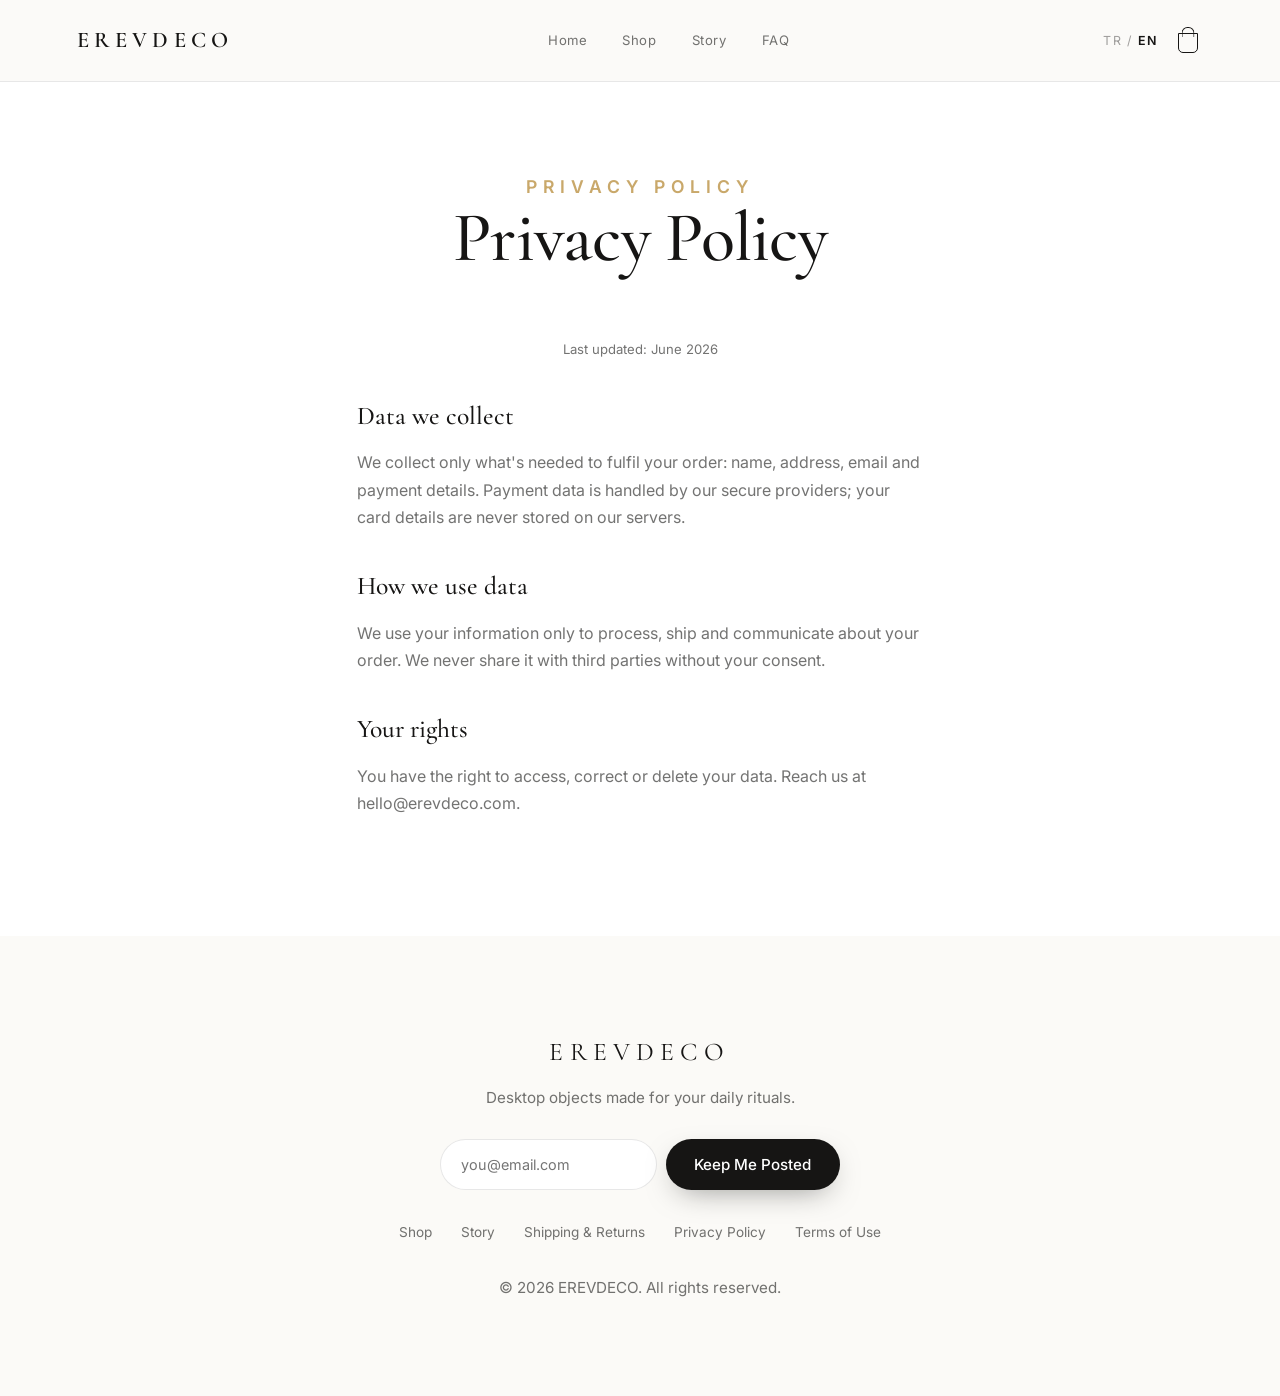
==== gizlilik.html @ f519fbd9 "Expand into full boutique storefront: cart, product, checkout, PWA - Working localStorage cart + sli" ====
<!DOCTYPE html>
<html lang="tr">
<head>
  <meta charset="UTF-8" />
  <meta name="viewport" content="width=device-width, initial-scale=1.0, viewport-fit=cover" />
  <meta name="theme-color" content="#FFFFFF" />
  <title>Gizlilik Politikası — EREVDECO</title>
  <link rel="manifest" href="manifest.webmanifest" />
  <link rel="icon" href="favicon.svg" type="image/svg+xml" />
  <link rel="preconnect" href="https://fonts.googleapis.com" />
  <link rel="preconnect" href="https://fonts.gstatic.com" crossorigin />
  <link href="https://fonts.googleapis.com/css2?family=Cormorant+Garamond:ital,wght@0,400;0,500;0,600;1,400&family=Inter:wght@300;400;500;600&display=swap" rel="stylesheet" />
  <link rel="stylesheet" href="css/style.css" />
</head>
<body data-chrome="1">
  <header class="subhead">
    <p class="kicker" data-i18n="legal.priv.title">Gizlilik Politikası</p>
    <h1 data-i18n="legal.priv.title">Gizlilik Politikası</h1>
  </header>
  <article class="legal">
    <p class="legal__updated" data-i18n="legal.updated">Son güncelleme: Haziran 2026</p>
    <h2 data-i18n="legal.priv.h1">.</h2><p data-i18n="legal.priv.b1">.</p>
    <h2 data-i18n="legal.priv.h2">.</h2><p data-i18n="legal.priv.b2">.</p>
    <h2 data-i18n="legal.priv.h3">.</h2><p data-i18n="legal.priv.b3">.</p>
  </article>
  <script src="js/i18n.js"></script>
  <script src="js/chrome.js"></script>
  <script src="js/cart.js"></script>
  <script src="js/main.js"></script>
</body>
</html>
---- css/style.css ----
/* =====================================================================
   EREVDECO — bespoke luxury design system (patent-drawing visual language)
   ===================================================================== */

:root{
  --white:#FFFFFF;
  --paper:#FBFAF7;          /* kırık beyaz */
  --marble:#F4F1EC;
  --neutral:#E9E4DD;
  --char:#161514;           /* antrasit */
  --gold:#C9A86A;
  --gold-soft:#E2CFA6;
  --ink-60:rgba(22,21,20,.6);
  --ink-40:rgba(22,21,20,.4);
  --line:rgba(22,21,20,.1);

  /* live marble theme (Calacatta default) */
  --m1:#fcfaf7; --m2:#efe9e0; --m3:#ddd3c6; --vein:#9a8e79;

  --serif:"Cormorant Garamond",Georgia,serif;
  --sans:"Inter",-apple-system,BlinkMacSystemFont,"Segoe UI",sans-serif;
  --ease:cubic-bezier(.16,1,.3,1);
  --maxw:1280px;
  --pad:clamp(20px,6vw,100px);
}

*{box-sizing:border-box;margin:0;padding:0}
html{scroll-behavior:smooth;-webkit-text-size-adjust:100%}
body{
  font-family:var(--sans);color:var(--char);background:var(--white);
  line-height:1.6;overflow-x:hidden;-webkit-font-smoothing:antialiased;text-rendering:optimizeLegibility;
}
svg{display:block}
.defs{position:absolute;pointer-events:none}
a{color:inherit;text-decoration:none}
::selection{background:var(--gold-soft);color:var(--char)}

/* ---- type helpers ---- */
.display{font-family:var(--serif);font-weight:500;font-size:clamp(2.1rem,5.2vw,4.2rem);line-height:1.05;letter-spacing:-.01em}
.kicker{font-size:.7rem;letter-spacing:.34em;font-weight:600;color:var(--gold);text-transform:uppercase;margin-bottom:1.1rem}
.stars{color:var(--gold);letter-spacing:.12em;font-size:.95rem}

/* ---- buttons ---- */
.btn{display:inline-flex;align-items:center;justify-content:center;gap:.5em;font-family:var(--sans);
  font-weight:500;font-size:.95rem;border-radius:100px;padding:1.05em 2.1em;cursor:pointer;
  border:1px solid transparent;position:relative;overflow:hidden;
  transition:transform .5s var(--ease),background .4s var(--ease),color .4s var(--ease),box-shadow .5s var(--ease)}
.btn--solid{background:var(--char);color:var(--white);box-shadow:0 10px 30px -12px rgba(22,21,20,.5)}
.btn--solid:hover{transform:translateY(-2px);box-shadow:0 18px 44px -14px rgba(22,21,20,.6)}
/* light sweep on hover */
.btn--solid::after{content:"";position:absolute;top:0;left:-60%;width:40%;height:100%;
  background:linear-gradient(100deg,transparent,rgba(255,255,255,.35),transparent);transform:skewX(-18deg);
  transition:left .7s var(--ease)}
.btn--solid:hover::after{left:130%}
.btn--ghost{border-color:var(--line);background:transparent;color:var(--char);padding:.7em 1.4em;font-size:.85rem}
.btn--ghost:hover{background:var(--char);color:var(--white);border-color:var(--char)}
.btn--text{background:transparent;color:var(--char);padding:1.05em .4em}
.btn--text:hover{color:var(--gold)}
.btn--xl{font-size:1.05rem;padding:1.25em 2.8em}

/* ---- scroll progress + cursor light ---- */
.scroll-progress{position:fixed;top:0;left:0;right:0;height:2px;background:linear-gradient(90deg,var(--gold),var(--gold-soft));transform:scaleX(0);transform-origin:left;z-index:200}
.cursor-light{position:fixed;top:0;left:0;width:520px;height:520px;border-radius:50%;pointer-events:none;z-index:1;
  background:radial-gradient(circle,rgba(201,168,106,.13),rgba(201,168,106,0) 60%);
  transform:translate(-50%,-50%);opacity:0;transition:opacity .6s var(--ease);mix-blend-mode:multiply;will-change:left,top}
@media (pointer:fine){.cursor-light.is-on{opacity:1}}

/* ---- nav ---- */
.nav{position:fixed;top:0;left:0;right:0;z-index:100;display:flex;align-items:center;justify-content:space-between;
  padding:1.4rem var(--pad);transition:background .5s var(--ease),padding .5s var(--ease),box-shadow .5s var(--ease)}
.nav.is-scrolled{background:rgba(251,250,247,.82);backdrop-filter:saturate(160%) blur(18px);-webkit-backdrop-filter:saturate(160%) blur(18px);padding:.9rem var(--pad);box-shadow:0 1px 0 var(--line)}
.nav__brand{font-family:var(--serif);font-size:1.4rem;font-weight:600;letter-spacing:.24em}
.nav__links{display:flex;gap:2.2rem}
.nav__links a{font-size:.82rem;letter-spacing:.04em;color:var(--ink-60);position:relative;transition:color .3s}
.nav__links a:hover{color:var(--char)}
.nav__links a::after{content:"";position:absolute;left:0;bottom:-5px;height:1px;width:0;background:var(--gold);transition:width .4s var(--ease)}
.nav__links a:hover::after{width:100%}
.nav__actions{display:flex;align-items:center;gap:1rem}
.lang-toggle{background:none;border:none;cursor:pointer;font-family:var(--sans);font-size:.78rem;letter-spacing:.12em;color:var(--ink-40);display:flex;gap:.35em;align-items:center}
.lang-toggle__opt{transition:color .3s}
.lang-toggle__opt.is-active{color:var(--char);font-weight:600}

/* =====================================================================
   HERO
   ===================================================================== */
.hero{position:relative;min-height:100svh;display:flex;flex-direction:column;justify-content:center;
  padding:8rem var(--pad) 5rem;overflow:hidden}
.hero__bg{position:absolute;inset:0;z-index:0;background:radial-gradient(120% 90% at 18% 12%,var(--white),var(--paper) 55%,var(--marble) 100%)}
.hero__inner{position:relative;z-index:3;max-width:620px}
.hero__eyebrow{font-size:.7rem;letter-spacing:.36em;color:var(--ink-60);font-weight:600;margin-bottom:1.6rem}
.hero__title{font-family:var(--serif);font-weight:500;font-size:clamp(2.7rem,6.4vw,5.4rem);line-height:1.02;letter-spacing:-.015em}
.hero__sub{max-width:480px;margin-top:1.8rem;font-size:clamp(1rem,1.4vw,1.16rem);color:var(--ink-60);line-height:1.65}
.hero__cta{margin-top:2.4rem;display:flex;gap:1rem;align-items:center;flex-wrap:wrap}
.hero__ticks{list-style:none;display:flex;flex-wrap:wrap;gap:1.1rem 1.8rem;margin-top:2.2rem}
.hero__ticks li{display:flex;align-items:center;gap:.55rem;font-size:.84rem;color:var(--ink-60)}
.tick{width:16px;height:16px;border:1px solid var(--gold);border-radius:50%;position:relative;flex:none}
.tick::after{content:"";position:absolute;left:5px;top:3px;width:4px;height:7px;border:1.5px solid var(--gold);border-top:none;border-left:none;transform:rotate(40deg)}

/* product render */
.hero__stage{position:absolute;z-index:2;right:clamp(-40px,2vw,4%);top:50%;transform:translateY(-50%);
  width:min(620px,52vw);max-width:620px;pointer-events:none;will-change:transform}
.product{width:100%;height:auto;overflow:visible}
.refraction{fill:#fff;opacity:.5;filter:blur(36px)}
.heat-halo{opacity:.5;animation:halo 3.6s var(--ease) infinite}
@keyframes halo{0%,100%{opacity:.35}50%{opacity:.7}}
.disc__glow{opacity:.7;animation:halo 3.6s var(--ease) infinite}
.veins{animation:vein 16s ease-in-out infinite}
@keyframes vein{0%,100%{transform:translate(0,0)}50%{transform:translate(2px,-1px)}}
.steam__p{stroke-dasharray:200;stroke-dashoffset:200;opacity:0}
.steam .s1{animation:steam 4.4s linear infinite}
.steam .s2{animation:steam 4.4s linear 1.2s infinite}
.steam .s3{animation:steam 4.4s linear 2.4s infinite}
@keyframes steam{0%{stroke-dashoffset:200;opacity:0}15%{opacity:.55}60%{opacity:.25}100%{stroke-dashoffset:-40;opacity:0}}

.hero__scrollcue{position:absolute;bottom:1.6rem;left:50%;transform:translateX(-50%);z-index:4;display:flex;flex-direction:column;align-items:center;gap:.5rem;font-size:.66rem;letter-spacing:.26em;color:var(--ink-40);text-transform:uppercase}
.hero__scrollcue i{width:1px;height:38px;background:linear-gradient(var(--ink-40),transparent);animation:cue 2.2s ease-in-out infinite}
@keyframes cue{0%,100%{transform:scaleY(.4);opacity:.3}50%{transform:scaleY(1);opacity:.8}}

/* =====================================================================
   MARQUEE
   ===================================================================== */
.marquee{border-top:1px solid var(--line);border-bottom:1px solid var(--line);background:var(--paper);overflow:hidden;padding:1.05rem 0}
.marquee__track{display:flex;gap:1rem;white-space:nowrap;font-family:var(--serif);font-size:1.35rem;color:var(--ink-60);animation:marquee 30s linear infinite}
.marquee__track span{padding-right:1rem}
@keyframes marquee{from{transform:translateX(0)}to{transform:translateX(-50%)}}

/* =====================================================================
   SECTIONS
   ===================================================================== */
.section{padding:clamp(5rem,12vw,10rem) var(--pad);max-width:var(--maxw);margin:0 auto}
.section--soft{padding:clamp(5rem,12vw,10rem) var(--pad);background:var(--paper)}
.section__head{max-width:760px;margin:0 auto clamp(2.5rem,6vw,4.5rem);text-align:center}
.reveal{opacity:0;transform:translateY(34px);transition:opacity 1s var(--ease),transform 1s var(--ease)}
.reveal.is-in{opacity:1;transform:none}

/* =====================================================================
   ANATOMY — pinned scroll storytelling
   ===================================================================== */
.anatomy{position:relative;background:var(--white)}
.anatomy__sticky{position:sticky;top:0;height:100svh;display:flex;flex-direction:column;justify-content:center;overflow:hidden}
.anatomy__grid{max-width:var(--maxw);margin:0 auto;width:100%;padding:0 var(--pad);
  display:grid;grid-template-columns:1fr 1fr;gap:clamp(2rem,6vw,5rem);align-items:center}
.anatomy__stage{display:flex;flex-direction:column;align-items:center;gap:1.4rem}
.xsec{width:min(440px,80%);height:auto;overflow:visible;transition:transform 1s var(--ease)}
.anatomy__caption{font-family:var(--serif);font-size:clamp(1.1rem,2.2vw,1.5rem);color:var(--ink-60);text-align:center;max-width:340px;min-height:2.4em;transition:opacity .5s var(--ease)}

/* layer base = ASSEMBLED (collapsed toward center) */
.xsec .lay{transition:transform 1s var(--ease),opacity .7s var(--ease)}
#layMarble{transform:translateY(60px)}
#layPlate{transform:translateY(18px)}
#layCoil{transform:translateY(0)}
#laySensor{transform:translateY(-36px)}
#layUsb{transform:translateY(-78px)}
/* exploded */
.xsec.is-exploded #layMarble,.xsec.is-exploded #layPlate,.xsec.is-exploded #layCoil,
.xsec.is-exploded #laySensor,.xsec.is-exploded #layUsb{transform:translateY(0)}
/* zoom on first phase */
.xsec.is-p0{transform:scale(1.08)}
/* annotation lines */
.annot line{stroke-dasharray:110;stroke-dashoffset:110;transition:stroke-dashoffset .8s var(--ease)}
.xsec.is-exploded .annot line{stroke-dashoffset:0}
/* coil highlight */
.coil{transition:stroke .5s,filter .5s}
.xsec.is-coil .coil{stroke:var(--gold);filter:drop-shadow(0 0 4px rgba(201,168,106,.7))}
.xsec.is-coil #layCoil rect{stroke:var(--gold)}
/* heat waves */
.heat-waves{opacity:0;transition:opacity .5s}
.heat-waves path{stroke-dasharray:40;stroke-dashoffset:40}
.xsec.is-heat .heat-waves{opacity:1}
.xsec.is-heat .heat-waves path{animation:heatRise 1.6s ease-out infinite}
@keyframes heatRise{0%{stroke-dashoffset:40;opacity:0}40%{opacity:1}100%{stroke-dashoffset:-20;opacity:0}}
/* power flow */
.power-flow{opacity:0;stroke-dasharray:10 8;transition:opacity .5s}
.xsec.is-power .power-flow{opacity:1;animation:power 1s linear infinite}
@keyframes power{to{stroke-dashoffset:-18}}

.anatomy__panel{max-width:440px}
.layers{list-style:none;display:grid;gap:.2rem;margin-top:2rem}
.layer{display:flex;flex-direction:column;gap:.1rem;padding:.85rem 1rem;border-left:2px solid var(--line);
  transition:border-color .4s,background .4s,opacity .4s;opacity:.5}
.layer b{font-family:var(--serif);font-size:1.2rem;font-weight:500}
.layer span{font-size:.9rem;color:var(--ink-60)}
.layer.is-active{opacity:1;border-color:var(--gold);background:linear-gradient(90deg,rgba(201,168,106,.07),transparent)}
.anatomy__cue{position:absolute;bottom:1.4rem;left:50%;transform:translateX(-50%);font-size:.66rem;letter-spacing:.24em;text-transform:uppercase;color:var(--ink-40)}
.anatomy__scroller{height:520vh}

/* =====================================================================
   PROBLEM — bespoke chart
   ===================================================================== */
.chart{max-width:760px;margin:0 auto}
.chart__svg{width:100%;height:auto}
.chart__erev,.chart__normal{stroke-dasharray:900;stroke-dashoffset:900;transition:stroke-dashoffset 2s var(--ease)}
.chart__area{opacity:0;transition:opacity 1.2s var(--ease) .6s}
.chart__dot{opacity:0;transition:opacity .4s var(--ease) 1.6s}
.reveal.is-in .chart__erev,.reveal.is-in .chart__normal{stroke-dashoffset:0}
.reveal.is-in .chart__area{opacity:1}
.reveal.is-in .chart__dot{opacity:1}
.dot-erev{filter:drop-shadow(0 0 5px rgba(201,168,106,.8))}
.chart__legend{display:flex;gap:2rem;justify-content:center;margin-top:1.2rem}
.lg{display:flex;align-items:center;gap:.5rem;font-size:.85rem;color:var(--ink-60)}
.lg i{width:20px;height:0;border-top:2px solid}
.lg--normal i{border-top-style:dashed;border-color:var(--char)}
.lg--erev i{border-color:var(--gold)}
.problem__notes{display:grid;grid-template-columns:1fr 1fr;gap:2rem;max-width:760px;margin:3.5rem auto 0}
.problem__notes p{display:flex;flex-direction:column;gap:.4rem;font-size:1rem;color:var(--ink-60)}
.problem__num{font-family:var(--serif);font-size:2.6rem;color:var(--char);line-height:1}
.problem__num--gold{color:var(--gold)}

/* =====================================================================
   USB-C scenarios
   ===================================================================== */
.usbc__lede{font-size:1.08rem;color:var(--ink-60);max-width:560px;margin:1.2rem auto 0}
.usbc__grid{display:grid;grid-template-columns:repeat(5,1fr);gap:1px;background:var(--line);border:1px solid var(--line);border-radius:10px;overflow:hidden}
.scene{background:var(--paper);padding:clamp(1.4rem,2.4vw,2rem) clamp(1rem,2vw,1.5rem);color:var(--char);transition:background .5s var(--ease)}
.scene:hover{background:var(--white)}
.scene__svg{width:100%;height:auto;color:var(--char);margin-bottom:1.2rem}
.scene h3{font-family:var(--serif);font-weight:500;font-size:1.2rem;margin-bottom:.35rem}
.scene p{font-size:.86rem;color:var(--ink-60)}
.flow{stroke-dasharray:3 4;animation:flow 1.2s linear infinite}
@keyframes flow{to{stroke-dashoffset:-14}}

/* =====================================================================
   MARBLE STORY
   ===================================================================== */
.marble__track{display:grid;grid-template-columns:1fr auto 1fr auto 1fr auto 1fr;align-items:start;gap:1rem}
.mstep{text-align:center;color:var(--char)}
.mstep__n{font-family:var(--serif);color:var(--gold);font-size:.95rem;letter-spacing:.18em}
.mstep__svg{width:100%;max-width:160px;height:auto;color:var(--char);margin:.8rem auto}
.mstep h3{font-family:var(--serif);font-weight:500;font-size:1.4rem;margin-bottom:.4rem}
.mstep p{font-size:.9rem;color:var(--ink-60);max-width:220px;margin:0 auto}
.mline{align-self:center;width:60px;height:1px;background:linear-gradient(90deg,transparent,var(--line),transparent);margin-top:60px}

/* =====================================================================
   FEATURES — line icons
   ===================================================================== */
.features__grid{display:grid;grid-template-columns:repeat(4,1fr);gap:1px;background:var(--line);border:1px solid var(--line);border-radius:10px;overflow:hidden}
.feature-card{background:var(--white);padding:clamp(1.6rem,3vw,2.4rem) clamp(1.2rem,2.2vw,1.8rem);transition:background .5s var(--ease)}
.feature-card:hover{background:var(--paper)}
.ficon{width:34px;height:34px;color:var(--char);margin-bottom:1.2rem;fill:none;stroke:currentColor;stroke-width:1.4;stroke-linecap:round;stroke-linejoin:round;transition:color .4s var(--ease),transform .5s var(--ease)}
.feature-card:hover .ficon{color:var(--gold);transform:translateY(-2px)}
.feature-card h3{font-family:var(--serif);font-weight:500;font-size:1.25rem;margin-bottom:.45rem}
.feature-card p{font-size:.9rem;color:var(--ink-60)}

/* =====================================================================
   WHY MARBLE
   ===================================================================== */
.why__inner{max-width:var(--maxw);margin:0 auto;display:grid;grid-template-columns:1.05fr .95fr;gap:clamp(2rem,6vw,5rem);align-items:center}
.why__lede{font-size:1.1rem;color:var(--ink-60);margin:1.4rem 0 2.4rem;max-width:480px}
.why__points{list-style:none;display:grid;gap:1.4rem}
.why__points li{display:flex;flex-direction:column;gap:.25rem;padding-left:1.2rem;position:relative}
.why__points li::before{content:"";position:absolute;left:0;top:.55em;width:6px;height:6px;background:var(--gold);border-radius:50%}
.why__points b{font-family:var(--serif);font-size:1.3rem;font-weight:500}
.why__points span{color:var(--ink-60);font-size:.98rem}
.why__visual{border-radius:6px;overflow:hidden;box-shadow:0 40px 80px -30px rgba(22,21,20,.4)}
.marble-macro{width:100%;height:auto}

/* =====================================================================
   PROOF
   ===================================================================== */
.proof__grid{display:grid;grid-template-columns:repeat(2,1fr);gap:1.4rem;max-width:980px;margin:0 auto}
.proof__grid blockquote{background:var(--paper);border:1px solid var(--line);border-radius:10px;padding:2rem 2.2rem;display:flex;flex-direction:column;gap:1rem;transition:transform .6s var(--ease),box-shadow .6s var(--ease)}
.proof__grid blockquote:hover{transform:translateY(-4px);box-shadow:0 24px 50px -28px rgba(22,21,20,.3)}
.proof__grid p{font-family:var(--serif);font-size:1.4rem;line-height:1.4}
.proof__grid cite{font-style:normal;font-size:.85rem;color:var(--ink-60)}

/* =====================================================================
   SPECS + FAQ
   ===================================================================== */
.specs__list,.faq__list{max-width:760px;margin:0 auto}
.spec,.faq-item{border-bottom:1px solid var(--line)}
.spec summary,.faq-item summary{list-style:none;cursor:pointer;display:flex;align-items:center;justify-content:space-between;padding:1.5rem 0;font-family:var(--serif);font-size:clamp(1.2rem,2.4vw,1.55rem);font-weight:500}
.spec summary::-webkit-details-marker,.faq-item summary::-webkit-details-marker{display:none}
.spec summary i,.faq-item summary i{position:relative;width:16px;height:16px;flex:none}
.spec summary i::before,.spec summary i::after,.faq-item summary i::before,.faq-item summary i::after{content:"";position:absolute;background:var(--gold);transition:transform .4s var(--ease)}
.spec summary i::before,.faq-item summary i::before{top:7px;left:0;width:16px;height:2px}
.spec summary i::after,.faq-item summary i::after{left:7px;top:0;width:2px;height:16px}
.spec[open] summary i::after,.faq-item[open] summary i::after{transform:scaleY(0)}
.spec p,.faq-item p{color:var(--ink-60);font-size:1rem;line-height:1.6;padding:0 0 1.6rem;max-width:620px;animation:fadeIn .5s var(--ease)}
@keyframes fadeIn{from{opacity:0;transform:translateY(-6px)}to{opacity:1;transform:none}}

/* =====================================================================
   CLOSE
   ===================================================================== */
.close{position:relative;text-align:center;overflow:hidden;padding:clamp(6rem,14vw,11rem) var(--pad);color:var(--white)}
.close__bg{position:absolute;inset:0;z-index:0;background:radial-gradient(120% 100% at 50% 0%,#262220,var(--char) 60%,#0c0b0a)}
.close__bg::after{content:"";position:absolute;inset:0;background:radial-gradient(50% 40% at 50% 30%,rgba(201,168,106,.22),transparent 70%)}
.close__inner{position:relative;z-index:2;max-width:720px;margin:0 auto}
.close .hero__eyebrow{color:var(--gold)}
.close__title{font-family:var(--serif);font-weight:500;font-size:clamp(2.4rem,6.4vw,5rem);line-height:1.04;letter-spacing:-.015em;margin-bottom:1rem}
.close__sub{color:rgba(255,255,255,.7);font-size:1.15rem;margin-bottom:2.4rem}
.price{display:flex;align-items:baseline;justify-content:center;gap:1rem;margin-bottom:2.2rem;flex-wrap:wrap}
.price__old{color:rgba(255,255,255,.4);text-decoration:line-through;font-size:1.2rem}
.price__now{font-family:var(--serif);font-size:clamp(2.4rem,5vw,3.4rem)}
.price__tag{font-size:.72rem;letter-spacing:.18em;text-transform:uppercase;color:var(--gold);border:1px solid rgba(201,168,106,.4);border-radius:100px;padding:.4em 1em}
.close .btn--solid{background:var(--white);color:var(--char)}
.close .btn--solid:hover{background:var(--gold)}
.close__trust{list-style:none;display:flex;gap:1.6rem;justify-content:center;flex-wrap:wrap;margin:2rem 0 1.4rem;font-size:.85rem;color:rgba(255,255,255,.65)}
.close__stock{display:inline-flex;align-items:center;gap:.5rem;font-size:.82rem;color:var(--gold-soft)}
.close__stock .dot{width:8px;height:8px;border-radius:50%;background:var(--gold);animation:blink 1.8s ease-out infinite}
@keyframes blink{0%{box-shadow:0 0 0 0 rgba(201,168,106,.5)}70%{box-shadow:0 0 0 10px rgba(201,168,106,0)}100%{box-shadow:0 0 0 0 rgba(201,168,106,0)}}

/* =====================================================================
   FOOTER
   ===================================================================== */
.footer{text-align:center;padding:clamp(4rem,8vw,6rem) var(--pad);background:var(--paper)}
.footer__brand{font-family:var(--serif);font-size:1.6rem;letter-spacing:.24em;margin-bottom:.8rem}
.footer p{color:var(--ink-60);font-size:.95rem;max-width:420px;margin:0 auto}
.footer__links{display:flex;gap:1.8rem;justify-content:center;flex-wrap:wrap;margin:2rem 0}
.footer__links a{font-size:.85rem;color:var(--ink-60);transition:color .3s}
.footer__links a:hover{color:var(--gold)}
.footer__copy{font-size:.78rem;color:var(--ink-40)}

/* =====================================================================
   STICKY CTA + MODAL + TOAST
   ===================================================================== */
.sticky-cta{position:fixed;left:16px;right:16px;bottom:16px;z-index:90;display:none;align-items:center;justify-content:space-between;background:var(--char);color:var(--white);border-radius:100px;padding:1rem 1.4rem 1rem 1.6rem;box-shadow:0 14px 40px -10px rgba(22,21,20,.6);transform:translateY(140%);transition:transform .6s var(--ease)}
.sticky-cta.is-armed{transform:translateY(0)}
.sticky-cta.is-hidden{transform:translateY(140%)}
.sticky-cta__price{font-family:var(--serif);font-size:1.3rem}
.sticky-cta__label{font-size:.92rem;font-weight:500}
@media (max-width:759px){.sticky-cta{display:flex}.nav__cta{display:none}}

.modal{position:fixed;inset:0;z-index:300;display:none}
.modal.is-open{display:block}
.modal__backdrop{position:absolute;inset:0;background:rgba(22,21,20,.5);backdrop-filter:blur(4px);animation:fadeIn .4s var(--ease)}
.modal__panel{position:absolute;left:50%;top:50%;transform:translate(-50%,-50%);width:min(440px,90vw);background:var(--white);border-radius:14px;padding:clamp(2rem,5vw,3rem);text-align:center;box-shadow:0 40px 100px -20px rgba(22,21,20,.5);animation:pop .5s var(--ease)}
@keyframes pop{from{opacity:0;transform:translate(-50%,-46%) scale(.96)}to{opacity:1;transform:translate(-50%,-50%) scale(1)}}
.modal__x{position:absolute;top:1rem;right:1.2rem;background:none;border:none;font-size:1.6rem;color:var(--ink-40);cursor:pointer;line-height:1}
.modal__x:hover{color:var(--char)}
.modal__panel h3{font-family:var(--serif);font-weight:500;font-size:1.9rem;margin-bottom:.6rem}
.modal__panel>p{color:var(--ink-60);margin-bottom:1.4rem}
.modal__code{font-family:var(--serif);font-size:1.6rem;letter-spacing:.2em;color:var(--gold);border:1px dashed var(--gold);border-radius:8px;padding:.8rem;margin-bottom:1.4rem;cursor:pointer;user-select:all}
.toast{position:fixed;bottom:30px;left:50%;transform:translate(-50%,30px);z-index:400;background:var(--char);color:var(--white);padding:.9rem 1.6rem;border-radius:100px;font-size:.9rem;opacity:0;transition:opacity .4s var(--ease),transform .4s var(--ease);box-shadow:0 14px 40px -10px rgba(22,21,20,.5)}
.toast.is-in{opacity:1;transform:translate(-50%,0)}

/* =====================================================================
   RESPONSIVE
   ===================================================================== */
@media (max-width:1080px){
  .usbc__grid{grid-template-columns:repeat(3,1fr)}
}
@media (max-width:980px){
  .nav__links{display:none}
  .hero{padding-bottom:48vh}
  .hero__stage{position:absolute;right:50%;bottom:2rem;top:auto;transform:translateX(50%);width:min(380px,82vw);opacity:.9}
  .hero__inner{max-width:none}
  .anatomy__grid{grid-template-columns:1fr;gap:1.5rem}
  .anatomy__panel{max-width:none;text-align:center}
  .layers{max-width:440px;margin-left:auto;margin-right:auto}
  .layer{text-align:left}
  .why__inner{grid-template-columns:1fr}
  .why__visual{max-width:420px;margin:0 auto}
  .features__grid{grid-template-columns:repeat(2,1fr)}
  .proof__grid{grid-template-columns:1fr}
  .marble__track{grid-template-columns:1fr 1fr;gap:2.5rem 1.5rem}
  .marble__track .mline{display:none}
}
@media (max-width:760px){
  .usbc__grid{grid-template-columns:1fr 1fr}
  .problem__notes{grid-template-columns:1fr;gap:1.5rem}
}
@media (max-width:560px){
  .features__grid{grid-template-columns:1fr}
  .marble__track{grid-template-columns:1fr}
  .usbc__grid{grid-template-columns:1fr}
  .anatomy__scroller{height:420vh}
}
/* =====================================================================
   A+++ LAYER — marble themes, intro, configurator, stats, comparison
   ===================================================================== */

/* live marble variants */
body[data-marble="nero"]{--m1:#4a4a50;--m2:#27272c;--m3:#131316;--vein:#d2cdc2}
body[data-marble="emperador"]{--m1:#7a6650;--m2:#544435;--m3:#372a1f;--vein:#d8bd92}
.disc__top,.disc__side,.marble-macro rect:first-child{transition:fill .8s var(--ease)}
.disc__side{transition:fill .8s var(--ease)}
body[data-marble="nero"] .disc__side{fill:#1c1c1f}
body[data-marble="emperador"] .disc__side{fill:#3f3326}

/* intro preloader */
.intro{position:fixed;inset:0;z-index:500;background:var(--paper);display:flex;align-items:center;justify-content:center;transition:opacity .8s var(--ease),visibility .8s var(--ease)}
.intro.is-done{opacity:0;visibility:hidden}
.intro__inner{display:flex;flex-direction:column;align-items:center;gap:1.2rem}
.intro__mark{font-family:var(--serif);font-size:clamp(1.6rem,5vw,2.6rem);letter-spacing:.5em;padding-left:.5em;color:var(--char);
  -webkit-mask:linear-gradient(90deg,#000 0 50%,rgba(0,0,0,.18) 50% 100%);mask:linear-gradient(90deg,#000 0 50%,rgba(0,0,0,.18) 50% 100%);
  -webkit-mask-size:200% 100%;mask-size:200% 100%;-webkit-mask-position:100% 0;mask-position:100% 0;animation:introMark 1.4s var(--ease) forwards}
@keyframes introMark{to{-webkit-mask-position:0 0;mask-position:0 0}}
.intro__line{display:block;width:160px;height:1px;background:var(--line);overflow:hidden}
.intro__line i{display:block;height:100%;width:100%;background:var(--gold);transform:scaleX(0);transform-origin:left;animation:introLine 1.4s var(--ease) forwards}
@keyframes introLine{to{transform:scaleX(1)}}

/* marble configurator */
.config{margin-top:2.4rem;display:flex;flex-direction:column;gap:.8rem}
.config__label{font-size:.7rem;letter-spacing:.24em;text-transform:uppercase;color:var(--ink-40)}
.config__swatches{display:flex;gap:.7rem}
.swatch{display:flex;align-items:center;gap:.55rem;background:none;border:1px solid var(--line);border-radius:100px;padding:.4rem .9rem .4rem .45rem;cursor:pointer;font-family:var(--sans);font-size:.8rem;color:var(--ink-60);transition:border-color .4s var(--ease),color .4s var(--ease),background .4s var(--ease)}
.swatch:hover{border-color:var(--gold)}
.swatch.is-active{border-color:var(--char);color:var(--char);background:var(--white)}
.swatch__chip{width:20px;height:20px;border-radius:50%;border:1px solid rgba(0,0,0,.12);flex:none;box-shadow:inset -2px -2px 4px rgba(0,0,0,.12),inset 2px 2px 4px rgba(255,255,255,.6)}
.swatch__chip--calacatta{background:radial-gradient(circle at 32% 28%,#fcfaf7,#e6ddcf)}
.swatch__chip--nero{background:radial-gradient(circle at 32% 28%,#54545a,#16161a)}
.swatch__chip--emperador{background:radial-gradient(circle at 32% 28%,#8a715a,#3a2c20)}
.swatch__name{letter-spacing:.02em}

/* stat band */
.stats{max-width:var(--maxw);margin:0 auto;padding:clamp(3rem,7vw,5rem) var(--pad);display:grid;grid-template-columns:repeat(4,1fr);gap:2rem;border-bottom:1px solid var(--line)}
.stat{text-align:center;display:flex;flex-direction:column;gap:.5rem}
.stat__num{font-family:var(--serif);font-size:clamp(2.6rem,6vw,4.2rem);font-weight:500;line-height:1;color:var(--char);font-variant-numeric:tabular-nums}
.stat__lbl{font-size:.82rem;letter-spacing:.04em;color:var(--ink-60)}

/* comparison */
.compare__grid{max-width:760px;margin:0 auto;border:1px solid var(--line);border-radius:12px;overflow:hidden}
.compare__row{display:grid;grid-template-columns:1fr 130px 130px;align-items:center;padding:1.05rem 1.6rem;border-top:1px solid var(--line);font-size:.98rem}
.compare__row:first-child{border-top:none}
.compare__row--head{background:var(--paper)}
.compare__col{text-align:center;font-size:.78rem;letter-spacing:.12em;text-transform:uppercase;color:var(--ink-60)}
.compare__col--erev{font-family:var(--serif);font-size:1.1rem;letter-spacing:.16em;text-transform:none;color:var(--char)}
.compare__row b{justify-self:center;width:22px;height:22px;border-radius:50%;position:relative}
.compare__row .yes{background:rgba(201,168,106,.14)}
.compare__row .yes::after{content:"";position:absolute;left:7px;top:5px;width:5px;height:9px;border:1.6px solid var(--gold);border-top:none;border-left:none;transform:rotate(40deg)}
.compare__row .no::after{content:"";position:absolute;left:6px;top:10px;width:10px;height:1.5px;background:var(--ink-40)}

/* newsletter */
.newsletter{display:flex;gap:.6rem;max-width:400px;margin:1.8rem auto 0;flex-wrap:wrap;justify-content:center}
.newsletter__input{flex:1;min-width:200px;border:1px solid var(--line);background:var(--white);border-radius:100px;padding:1em 1.4em;font-family:var(--sans);font-size:.9rem;color:var(--char);transition:border-color .3s}
.newsletter__input:focus{outline:none;border-color:var(--gold)}
.newsletter__btn{padding:1em 1.8em}

/* anatomy phase dots */
.anatomy__dots{position:absolute;top:50%;right:clamp(12px,3vw,32px);transform:translateY(-50%);display:flex;flex-direction:column;gap:.7rem}
.anatomy__dots i{width:7px;height:7px;border-radius:50%;border:1px solid var(--ink-40);transition:background .4s var(--ease),border-color .4s var(--ease),transform .4s var(--ease)}
.anatomy__dots i.is-on{background:var(--gold);border-color:var(--gold);transform:scale(1.3)}
@media (max-width:980px){.anatomy__dots{flex-direction:row;top:auto;bottom:3.4rem;right:50%;transform:translateX(50%)}}

/* editorial auto-numbering */
body{counter-reset:sec}
.section__head{counter-increment:sec}
.section__head .kicker::before{content:counter(sec,decimal-leading-zero) " · "}

/* magnetic targets */
.btn--solid,.btn--xl{will-change:transform}

/* refined focus states */
a:focus-visible,button:focus-visible,input:focus-visible,summary:focus-visible{outline:2px solid var(--gold);outline-offset:3px;border-radius:4px}

@media (max-width:760px){
  .stats{grid-template-columns:1fr 1fr;gap:2.4rem 1rem}
  .compare__row{grid-template-columns:1fr 70px 70px;padding:1rem;font-size:.9rem}
}

@media (prefers-reduced-motion:reduce){
  *,*::before,*::after{animation:none!important;transition-duration:.01ms!important}
  .reveal{opacity:1;transform:none}
  .chart__erev,.chart__normal{stroke-dashoffset:0}
  .chart__area,.chart__dot{opacity:1}
  .intro{display:none}
  .intro__mark{-webkit-mask:none;mask:none}
}

/* =====================================================================
   STOREFRONT — nav cart, drawer, product, checkout, story, legal, 404
   ===================================================================== */

/* solid nav for sub-pages */
.nav--solid{background:rgba(251,250,247,.86);backdrop-filter:saturate(160%) blur(18px);-webkit-backdrop-filter:saturate(160%) blur(18px);box-shadow:0 1px 0 var(--line)}
.nav--solid .nav__links a{color:var(--ink-60)}

/* nav cart button */
.nav__cartbtn{position:relative;background:none;border:none;cursor:pointer;padding:.3rem;display:flex;align-items:center;color:var(--char)}
.nav__carticon{width:20px;height:20px;display:inline-block;border:1.5px solid currentColor;border-radius:0 0 5px 5px;position:relative;margin-top:5px}
.nav__carticon::before{content:"";position:absolute;left:50%;top:-7px;transform:translateX(-50%);width:11px;height:9px;border:1.5px solid currentColor;border-bottom:none;border-radius:6px 6px 0 0}
.nav__cartbadge{position:absolute;top:-4px;right:-6px;min-width:16px;height:16px;border-radius:9px;background:var(--gold);color:#fff;font-size:.62rem;font-weight:600;display:flex;align-items:center;justify-content:center;padding:0 4px}
.nav__cartbadge.is-empty{display:none}

/* cart drawer */
.cart{position:fixed;inset:0;z-index:320;visibility:hidden}
.cart.is-open{visibility:visible}
.cart__backdrop{position:absolute;inset:0;background:rgba(22,21,20,.45);opacity:0;transition:opacity .5s var(--ease)}
.cart.is-open .cart__backdrop{opacity:1}
.cart__panel{position:absolute;top:0;right:0;height:100%;width:min(420px,92vw);background:var(--white);display:flex;flex-direction:column;transform:translateX(100%);transition:transform .55s var(--ease);box-shadow:-30px 0 80px -30px rgba(22,21,20,.4)}
.cart.is-open .cart__panel{transform:none}
.cart__head{display:flex;align-items:center;justify-content:space-between;padding:1.6rem 1.8rem;border-bottom:1px solid var(--line)}
.cart__title{font-family:var(--serif);font-size:1.5rem}
.cart__x{background:none;border:none;font-size:1.6rem;color:var(--ink-40);cursor:pointer;line-height:1}
.cart__x:hover{color:var(--char)}
.cart__body{flex:1;overflow-y:auto;padding:1.4rem 1.8rem;display:flex;flex-direction:column;gap:1rem}
.cart__empty{color:var(--ink-60);text-align:center;padding:2rem 0}
.cart__foot{padding:1.4rem 1.8rem;border-top:1px solid var(--line)}
.cart__row{display:flex;justify-content:space-between;align-items:baseline;margin-bottom:.6rem;font-size:1rem}
.cart__row b{font-family:var(--serif);font-size:1.4rem}
.cart__row--muted{color:var(--ink-60);font-size:.85rem}
.cart__checkout{width:100%;margin-top:1rem}
.citem{display:grid;grid-template-columns:auto 1fr auto;gap:.9rem;align-items:start}
.citem__sw{width:34px;height:34px;border-radius:8px;flex:none;border:1px solid var(--line)}
.citem__sw--calacatta{background:radial-gradient(circle at 32% 28%,#fcfaf7,#e6ddcf)}
.citem__sw--nero{background:radial-gradient(circle at 32% 28%,#54545a,#16161a)}
.citem__sw--emperador{background:radial-gradient(circle at 32% 28%,#8a715a,#3a2c20)}
.citem__info b{font-size:.86rem;font-weight:500;display:block;line-height:1.4}
.citem__qty{display:flex;align-items:center;gap:.5rem;margin-top:.4rem;color:var(--ink-60)}
.citem__qty button{width:22px;height:22px;border:1px solid var(--line);background:none;border-radius:50%;cursor:pointer;color:var(--char);font-size:.9rem;line-height:1}
.citem__qty button:hover{border-color:var(--gold);color:var(--gold)}
.citem__rm{margin-left:.3rem;font-size:.7rem!important}
.citem__price{font-family:var(--serif);font-size:1.05rem;white-space:nowrap}

/* sub-page top spacing */
.subhead{padding:calc(8rem + 2vw) var(--pad) clamp(2.5rem,5vw,4rem);text-align:center;max-width:820px;margin:0 auto}
.subhead .kicker{color:var(--gold)}
.subhead h1{font-family:var(--serif);font-weight:500;font-size:clamp(2.4rem,6vw,4.4rem);line-height:1.04;letter-spacing:-.01em}
.subhead p{color:var(--ink-60);font-size:1.1rem;max-width:560px;margin:1.2rem auto 0}

/* =================== PRODUCT PAGE =================== */
.pdp{max-width:var(--maxw);margin:0 auto;padding:calc(7rem + 1vw) var(--pad) clamp(4rem,8vw,7rem);display:grid;grid-template-columns:1.05fr .95fr;gap:clamp(2rem,5vw,5rem);align-items:start}
.pdp__gallery{position:sticky;top:96px;background:radial-gradient(120% 100% at 30% 20%,var(--white),var(--marble));border:1px solid var(--line);border-radius:16px;padding:1.5rem;display:flex;align-items:center;justify-content:center;min-height:420px}
.pdp__gallery .product{width:100%;max-width:460px}
.pdp__eyebrow{font-size:.7rem;letter-spacing:.3em;color:var(--ink-60);font-weight:600;text-transform:uppercase}
.pdp__title{font-family:var(--serif);font-weight:500;font-size:clamp(2.2rem,4.6vw,3.4rem);line-height:1.05;margin:.8rem 0 .4rem}
.pdp__rate{display:flex;align-items:center;gap:.6rem;font-size:.85rem;color:var(--ink-60);margin-bottom:1.4rem}
.pdp__price{display:flex;align-items:baseline;gap:.8rem;margin-bottom:1.4rem}
.pdp__now{font-family:var(--serif);font-size:2.2rem}
.pdp__old{color:var(--ink-40);text-decoration:line-through}
.pdp__desc{color:var(--ink-60);font-size:1.05rem;line-height:1.65;margin-bottom:2rem}
.pdp__group{margin-bottom:1.8rem}
.pdp__lbl{font-size:.7rem;letter-spacing:.2em;text-transform:uppercase;color:var(--ink-40);margin-bottom:.8rem;display:block}
.pdp__bundles{display:grid;grid-template-columns:repeat(3,1fr);gap:.7rem}
.bundle{border:1px solid var(--line);border-radius:12px;padding:1rem;cursor:pointer;background:none;text-align:left;transition:border-color .4s var(--ease),background .4s var(--ease)}
.bundle:hover{border-color:var(--gold)}
.bundle.is-active{border-color:var(--char);background:var(--paper)}
.bundle b{font-family:var(--serif);font-size:1.15rem;display:block}
.bundle span{font-size:.78rem;color:var(--ink-60)}
.bundle em{font-style:normal;font-family:var(--serif);font-size:1.1rem;display:block;margin-top:.4rem}
.pdp__row{display:flex;gap:1rem;align-items:center;margin-bottom:1.4rem}
.qtystep{display:flex;align-items:center;border:1px solid var(--line);border-radius:100px;overflow:hidden}
.qtystep button{width:42px;height:46px;background:none;border:none;cursor:pointer;font-size:1.1rem;color:var(--char)}
.qtystep button:hover{color:var(--gold)}
.qtystep span{min-width:34px;text-align:center;font-variant-numeric:tabular-nums}
.pdp__add{flex:1}
.pdp__trust{list-style:none;display:flex;flex-direction:column;gap:.6rem;margin:1.8rem 0;font-size:.9rem;color:var(--ink-60)}
.pdp__trust li{display:flex;align-items:center;gap:.6rem}
.pdp__trust .tick{flex:none}
.pdp__box{border-top:1px solid var(--line);padding-top:1.6rem}
.pdp__box h3,.pdp__specs h3{font-family:var(--serif);font-weight:500;font-size:1.2rem;margin-bottom:.8rem}
.pdp__box ul{list-style:none;display:grid;gap:.5rem;color:var(--ink-60);font-size:.95rem}
.pdp__box li::before{content:"—  ";color:var(--gold)}
.pdp__specs{border-top:1px solid var(--line);padding-top:1.6rem;margin-top:1.6rem}
.pdp__specs dl{display:grid;grid-template-columns:auto 1fr;gap:.5rem 1.5rem;font-size:.92rem}
.pdp__specs dt{color:var(--ink-40)}
.pdp__specs dd{color:var(--char);text-align:right}

/* =================== CHECKOUT =================== */
.checkout{max-width:1080px;margin:0 auto;padding:calc(7rem + 1vw) var(--pad) clamp(4rem,8vw,7rem)}
.checkout__steps{display:flex;gap:1rem;justify-content:center;margin-bottom:3rem;font-size:.8rem;letter-spacing:.1em;text-transform:uppercase;color:var(--ink-40)}
.checkout__steps b{color:var(--char);font-weight:600}
.checkout__steps span{display:flex;align-items:center;gap:1rem}
.checkout__steps span::after{content:"·";color:var(--ink-40)}
.checkout__steps span:last-child::after{content:""}
.checkout__grid{display:grid;grid-template-columns:1.3fr .7fr;gap:clamp(2rem,5vw,4rem);align-items:start}
.checkout__form{display:grid;gap:1.6rem}
.formsec h3{font-family:var(--serif);font-weight:500;font-size:1.4rem;margin-bottom:1rem}
.formgrid{display:grid;grid-template-columns:1fr 1fr;gap:.9rem}
.field{display:flex;flex-direction:column;gap:.4rem}
.field--full{grid-column:1/-1}
.field label{font-size:.74rem;letter-spacing:.08em;text-transform:uppercase;color:var(--ink-40)}
.field input{border:1px solid var(--line);border-radius:10px;padding:.9em 1.1em;font-family:var(--sans);font-size:.95rem;color:var(--char);background:var(--white);transition:border-color .3s}
.field input:focus{outline:none;border-color:var(--gold)}
.summary{position:sticky;top:96px;border:1px solid var(--line);border-radius:16px;padding:1.8rem;background:var(--paper)}
.summary h3{font-family:var(--serif);font-weight:500;font-size:1.3rem;margin-bottom:1.2rem}
.summary__items{display:flex;flex-direction:column;gap:.9rem;margin-bottom:1.2rem;border-bottom:1px solid var(--line);padding-bottom:1.2rem}
.summary__item{display:flex;justify-content:space-between;gap:1rem;font-size:.88rem}
.summary__item span:first-child{color:var(--ink-60)}
.summary__row{display:flex;justify-content:space-between;font-size:.92rem;margin-bottom:.5rem}
.summary__row--total{font-size:1.05rem;margin-top:1rem;padding-top:1rem;border-top:1px solid var(--line)}
.summary__row--total b{font-family:var(--serif);font-size:1.5rem}
.checkout__place{width:100%;margin-top:1.6rem}
.checkout__secure{text-align:center;font-size:.78rem;color:var(--ink-40);margin-top:1rem}
.checkout__empty{text-align:center;padding:4rem 0}
.checkout__empty p{color:var(--ink-60);margin-bottom:1.4rem;font-size:1.1rem}
.checkout__ok{max-width:560px;margin:0 auto;text-align:center;padding:2rem 0}
.checkout__ok .okmark{width:72px;height:72px;border-radius:50%;border:1.5px solid var(--gold);margin:0 auto 1.6rem;position:relative}
.checkout__ok .okmark::after{content:"";position:absolute;left:26px;top:20px;width:14px;height:26px;border:2px solid var(--gold);border-top:none;border-left:none;transform:rotate(42deg)}
.checkout__ok h2{font-family:var(--serif);font-weight:500;font-size:clamp(2rem,4vw,3rem);margin-bottom:.8rem}
.checkout__ok p{color:var(--ink-60);margin-bottom:1.6rem}
.checkout__ok .ordercode{font-family:var(--serif);font-size:1.3rem;letter-spacing:.12em;color:var(--gold);border:1px dashed var(--gold);border-radius:10px;padding:.8rem 1.4rem;display:inline-block;margin-bottom:2rem}

/* =================== STORY =================== */
.storyprose{max-width:680px;margin:0 auto;padding:0 var(--pad) clamp(3rem,6vw,5rem)}
.storyprose p{font-family:var(--serif);font-size:clamp(1.2rem,2.2vw,1.55rem);line-height:1.6;color:var(--char);margin-bottom:1.6rem}
.storyprose p:first-child::first-letter{font-size:3.4em;float:left;line-height:.8;padding:.05em .12em 0 0;color:var(--gold)}
.values{max-width:var(--maxw);margin:0 auto;padding:clamp(3rem,7vw,6rem) var(--pad);display:grid;grid-template-columns:repeat(3,1fr);gap:1px;background:var(--line);border-block:1px solid var(--line)}
.value{background:var(--white);padding:clamp(1.8rem,3vw,2.6rem)}
.value b{font-family:var(--serif);font-weight:500;font-size:1.4rem;display:block;margin-bottom:.5rem}
.value span{color:var(--ink-60)}
.storycta{text-align:center;padding:0 var(--pad) clamp(5rem,10vw,8rem)}

/* =================== LEGAL =================== */
.legal{max-width:720px;margin:0 auto;padding:0 var(--pad) clamp(4rem,8vw,7rem)}
.legal__updated{font-size:.82rem;color:var(--ink-40);text-align:center;margin-bottom:3rem}
.legal h2{font-family:var(--serif);font-weight:500;font-size:1.6rem;margin:2.2rem 0 .8rem}
.legal p{color:var(--ink-60);line-height:1.7;margin-bottom:1rem}

/* =================== 404 =================== */
.nf{min-height:100svh;display:flex;flex-direction:column;align-items:center;justify-content:center;text-align:center;padding:6rem var(--pad)}
.nf__code{font-family:var(--serif);font-size:clamp(5rem,18vw,12rem);line-height:1;color:var(--neutral)}
.nf h1{font-family:var(--serif);font-weight:500;font-size:clamp(1.8rem,4vw,2.8rem);margin:1rem 0 .8rem}
.nf p{color:var(--ink-60);max-width:420px;margin:0 auto 2rem}

@media (max-width:900px){
  .pdp,.checkout__grid{grid-template-columns:1fr}
  .pdp__gallery,.summary{position:static}
  .values{grid-template-columns:1fr}
}
@media (max-width:560px){
  .formgrid{grid-template-columns:1fr}
  .pdp__bundles{grid-template-columns:1fr}
}
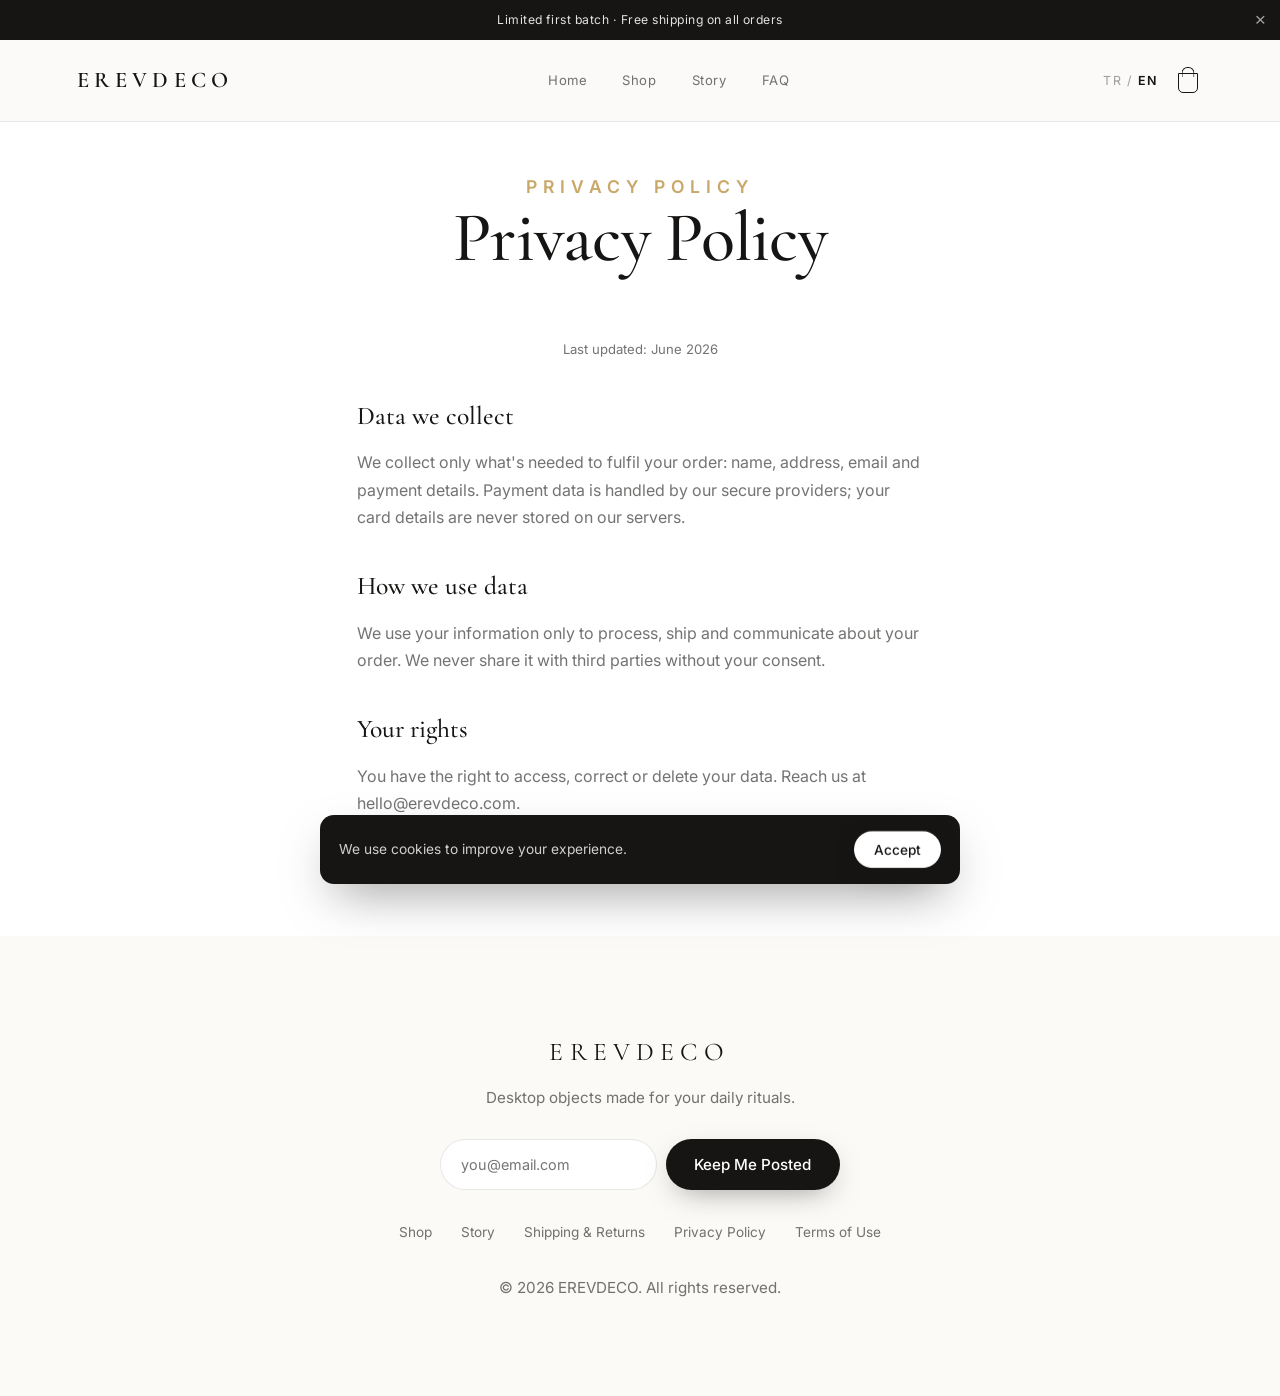
==== commit 91a77674: "SEO + mobile conversion: structured data, canonical, sticky add-to-cart - Organization + WebSite + P" ====
--- a/gizlilik.html
+++ b/gizlilik.html
@@ -7,6 +7,8 @@
   <title>Gizlilik Politikası — EREVDECO</title>
   <link rel="manifest" href="manifest.webmanifest" />
   <link rel="icon" href="favicon.svg" type="image/svg+xml" />
+  <link rel="apple-touch-icon" href="assets/icon-180.png" />
+  <link rel="canonical" href="https://erevdeco.com/gizlilik.html" />
   <link rel="preconnect" href="https://fonts.googleapis.com" />
   <link rel="preconnect" href="https://fonts.gstatic.com" crossorigin />
   <link href="https://fonts.googleapis.com/css2?family=Cormorant+Garamond:ital,wght@0,400;0,500;0,600;1,400&family=Inter:wght@300;400;500;600&display=swap" rel="stylesheet" />
--- a/css/style.css
+++ b/css/style.css
@@ -25,6 +25,7 @@
 }
 
 *{box-sizing:border-box;margin:0;padding:0}
+[hidden]{display:none!important}
 html{scroll-behavior:smooth;-webkit-text-size-adjust:100%}
 body{
   font-family:var(--sans);color:var(--char);background:var(--white);
@@ -66,8 +67,14 @@
 @media (pointer:fine){.cursor-light.is-on{opacity:1}}
 
 /* ---- nav ---- */
-.nav{position:fixed;top:0;left:0;right:0;z-index:100;display:flex;align-items:center;justify-content:space-between;
-  padding:1.4rem var(--pad);transition:background .5s var(--ease),padding .5s var(--ease),box-shadow .5s var(--ease)}
+.nav{position:fixed;top:var(--announce-h,0);left:0;right:0;z-index:100;display:flex;align-items:center;justify-content:space-between;
+  padding:1.4rem var(--pad);transition:background .5s var(--ease),padding .5s var(--ease),box-shadow .5s var(--ease),top .4s var(--ease)}
+.announce{position:fixed;top:0;left:0;right:0;z-index:101;height:40px;background:var(--char);color:#fff;display:flex;align-items:center;justify-content:center;gap:1rem;font-size:.76rem;letter-spacing:.04em;padding:0 calc(var(--pad) + 20px);transition:transform .4s var(--ease)}
+.announce span{color:rgba(255,255,255,.88);white-space:nowrap;overflow:hidden;text-overflow:ellipsis}
+.announce__x{position:absolute;right:14px;top:50%;transform:translateY(-50%);background:none;border:none;color:rgba(255,255,255,.6);font-size:1.2rem;cursor:pointer;line-height:1}
+.announce__x:hover{color:#fff}
+.announce.is-hidden{transform:translateY(-100%)}
+@media (max-width:560px){.announce{font-size:.68rem;height:36px;padding:0 36px}}
 .nav.is-scrolled{background:rgba(251,250,247,.82);backdrop-filter:saturate(160%) blur(18px);-webkit-backdrop-filter:saturate(160%) blur(18px);padding:.9rem var(--pad);box-shadow:0 1px 0 var(--line)}
 .nav__brand{font-family:var(--serif);font-size:1.4rem;font-weight:600;letter-spacing:.24em}
 .nav__links{display:flex;gap:2.2rem}
@@ -510,8 +517,19 @@
 
 /* =================== PRODUCT PAGE =================== */
 .pdp{max-width:var(--maxw);margin:0 auto;padding:calc(7rem + 1vw) var(--pad) clamp(4rem,8vw,7rem);display:grid;grid-template-columns:1.05fr .95fr;gap:clamp(2rem,5vw,5rem);align-items:start}
-.pdp__gallery{position:sticky;top:96px;background:radial-gradient(120% 100% at 30% 20%,var(--white),var(--marble));border:1px solid var(--line);border-radius:16px;padding:1.5rem;display:flex;align-items:center;justify-content:center;min-height:420px}
+.pdp__gallerywrap{position:sticky;top:calc(var(--announce-h,0px) + 84px)}
+.pdp__gallery{background:radial-gradient(120% 100% at 30% 20%,var(--white),var(--marble));border:1px solid var(--line);border-radius:16px;padding:1.5rem;display:flex;align-items:center;justify-content:center;min-height:420px}
+.pview{display:none;width:100%;align-items:center;justify-content:center}
+.pview.is-active{display:flex}
 .pdp__gallery .product{width:100%;max-width:460px}
+.pdp__gallery .xsec{width:78%;max-width:320px;overflow:visible}
+.pdp__gallery .lifestyle{width:100%;max-width:440px;color:var(--char)}
+.pthumbs{display:flex;gap:.6rem;margin-top:.8rem}
+.pthumb{flex:1;border:1px solid var(--line);background:var(--paper);border-radius:10px;padding:.7rem;cursor:pointer;font-family:var(--sans);font-size:.78rem;letter-spacing:.06em;text-transform:uppercase;color:var(--ink-60);transition:border-color .3s,color .3s,background .3s}
+.pthumb:hover{border-color:var(--gold)}
+.pthumb.is-active{border-color:var(--char);color:var(--char);background:var(--white)}
+.pdp__stock{display:inline-flex;align-items:center;gap:.5rem;font-size:.82rem;color:var(--ink-60);margin:-.6rem 0 1.4rem}
+.pdp__stock .dot{width:8px;height:8px;border-radius:50%;background:var(--gold);animation:blink 1.8s ease-out infinite}
 .pdp__eyebrow{font-size:.7rem;letter-spacing:.3em;color:var(--ink-60);font-weight:600;text-transform:uppercase}
 .pdp__title{font-family:var(--serif);font-weight:500;font-size:clamp(2.2rem,4.6vw,3.4rem);line-height:1.05;margin:.8rem 0 .4rem}
 .pdp__rate{display:flex;align-items:center;gap:.6rem;font-size:.85rem;color:var(--ink-60);margin-bottom:1.4rem}
@@ -612,3 +630,73 @@
   .formgrid{grid-template-columns:1fr}
   .pdp__bundles{grid-template-columns:1fr}
 }
+
+/* skip link */
+.skip{position:fixed;top:-60px;left:16px;z-index:600;background:var(--char);color:#fff;padding:.7em 1.2em;border-radius:8px;font-size:.85rem;transition:top .3s var(--ease)}
+.skip:focus{top:16px;outline:2px solid var(--gold);outline-offset:2px}
+
+/* hamburger */
+.nav__burger{display:none;flex-direction:column;gap:5px;background:none;border:none;cursor:pointer;padding:6px}
+.nav__burger span{width:22px;height:1.6px;background:var(--char);transition:transform .4s var(--ease),opacity .3s}
+.nav__burger.is-open span:first-child{transform:translateY(3.3px) rotate(45deg)}
+.nav__burger.is-open span:last-child{transform:translateY(-3.3px) rotate(-45deg)}
+@media (max-width:980px){.nav__burger{display:flex}.nav__cta{display:none}}
+
+/* mobile menu overlay */
+.navmenu{position:fixed;inset:0;z-index:95;background:var(--paper);opacity:0;visibility:hidden;transition:opacity .5s var(--ease),visibility .5s var(--ease);display:flex;align-items:center;justify-content:center}
+.navmenu.is-open{opacity:1;visibility:visible}
+.navmenu__inner{display:flex;flex-direction:column;gap:1.4rem;text-align:center}
+.navmenu__inner a{font-family:var(--serif);font-size:2rem;color:var(--char);transition:color .3s}
+.navmenu__inner a:hover{color:var(--gold)}
+
+/* cookie bar */
+.cookiebar{position:fixed;left:16px;right:16px;bottom:16px;z-index:310;max-width:640px;margin:0 auto;background:var(--char);color:#fff;border-radius:14px;padding:1rem 1.2rem;display:flex;align-items:center;gap:1rem;justify-content:space-between;flex-wrap:wrap;box-shadow:0 20px 50px -16px rgba(22,21,20,.5);transform:translateY(140%);transition:transform .6s var(--ease)}
+.cookiebar.is-in{transform:none}
+.cookiebar span{font-size:.86rem;color:rgba(255,255,255,.8);flex:1;min-width:200px}
+.cookiebar__btn{background:#fff;color:var(--char);padding:.7em 1.4em;font-size:.85rem}
+.cookiebar__btn:hover{background:var(--gold);color:#fff}
+
+/* reviews module */
+.reviews__summary{max-width:980px;margin:0 auto clamp(2.5rem,5vw,4rem);display:grid;grid-template-columns:auto 1fr auto;gap:clamp(1.5rem,5vw,4rem);align-items:center;padding:2rem clamp(1rem,3vw,2.5rem);border:1px solid var(--line);border-radius:16px;background:var(--paper)}
+.reviews__score,.reviews__rec{text-align:center;display:flex;flex-direction:column;gap:.4rem;align-items:center}
+.reviews__big{font-family:var(--serif);font-size:clamp(2.6rem,6vw,3.6rem);line-height:1;color:var(--char)}
+.reviews__based{font-size:.8rem;color:var(--ink-60)}
+.reviews__rec span:last-child{font-size:.82rem;color:var(--ink-60);max-width:160px}
+.reviews__bars{display:flex;flex-direction:column;gap:.5rem}
+.rbar{display:flex;align-items:center;gap:.8rem;font-size:.78rem;color:var(--ink-60)}
+.rbar span{width:24px}
+.rbar i{flex:1;height:6px;background:var(--neutral);border-radius:3px;overflow:hidden}
+.rbar b{display:block;height:100%;background:var(--gold);border-radius:3px}
+.rbar em{width:34px;text-align:right;font-style:normal}
+.reviews__grid{margin-top:0}
+@media (max-width:760px){.reviews__summary{grid-template-columns:1fr;text-align:center}.reviews__rec span:last-child{max-width:none}}
+
+/* gift option */
+.giftcheck{display:flex;align-items:center;gap:.7rem;cursor:pointer;font-size:.95rem;color:var(--char)}
+.giftcheck input{width:18px;height:18px;accent-color:var(--gold)}
+.giftbox{margin-top:1rem}
+.giftbox textarea{width:100%;border:1px solid var(--line);border-radius:10px;padding:.9em 1.1em;font-family:var(--sans);font-size:.95rem;color:var(--char);resize:vertical;transition:border-color .3s}
+.giftbox textarea:focus{outline:none;border-color:var(--gold)}
+.summary__gift{font-size:.85rem;color:var(--gold);background:rgba(201,168,106,.1);border-radius:8px;padding:.6rem .9rem;margin-bottom:1.2rem}
+
+/* press strip */
+.press{max-width:var(--maxw);margin:0 auto;padding:clamp(2.5rem,5vw,4rem) var(--pad);text-align:center;border-block:1px solid var(--line)}
+.press__label{font-size:.68rem;letter-spacing:.3em;color:var(--ink-40);text-transform:uppercase;margin-bottom:1.4rem}
+.press__row{display:flex;flex-wrap:wrap;gap:clamp(1.5rem,5vw,3.5rem);justify-content:center;align-items:center}
+.press__row span{font-family:var(--serif);font-size:clamp(1rem,2vw,1.4rem);letter-spacing:.12em;color:var(--ink-40);transition:color .4s var(--ease)}
+.press__row span:hover{color:var(--char)}
+
+/* breadcrumb */
+.crumb{display:flex;gap:.5rem;align-items:center;font-size:.78rem;color:var(--ink-40);max-width:var(--maxw);margin:0 auto;padding:0 var(--pad)}
+.crumb a:hover{color:var(--gold)}
+.crumb b{color:var(--ink-60);font-weight:500}
+
+/* PDP mobile sticky add-to-cart */
+.pdp-sticky{position:fixed;left:0;right:0;bottom:0;z-index:90;display:none;align-items:center;justify-content:space-between;gap:1rem;background:rgba(255,255,255,.92);backdrop-filter:saturate(160%) blur(16px);-webkit-backdrop-filter:saturate(160%) blur(16px);border-top:1px solid var(--line);padding:.8rem var(--pad);transform:translateY(120%);transition:transform .5s var(--ease)}
+.pdp-sticky.is-show{transform:none}
+.pdp-sticky__info{display:flex;flex-direction:column;line-height:1.2}
+.pdp-sticky__name{font-size:.74rem;color:var(--ink-60)}
+.pdp-sticky__price{font-family:var(--serif);font-size:1.3rem}
+.pdp-sticky .btn{padding:.9em 1.7em;white-space:nowrap}
+@media (max-width:900px){.pdp-sticky{display:flex}}
+body.cookie-open .pdp-sticky{transform:translateY(120%)!important}
